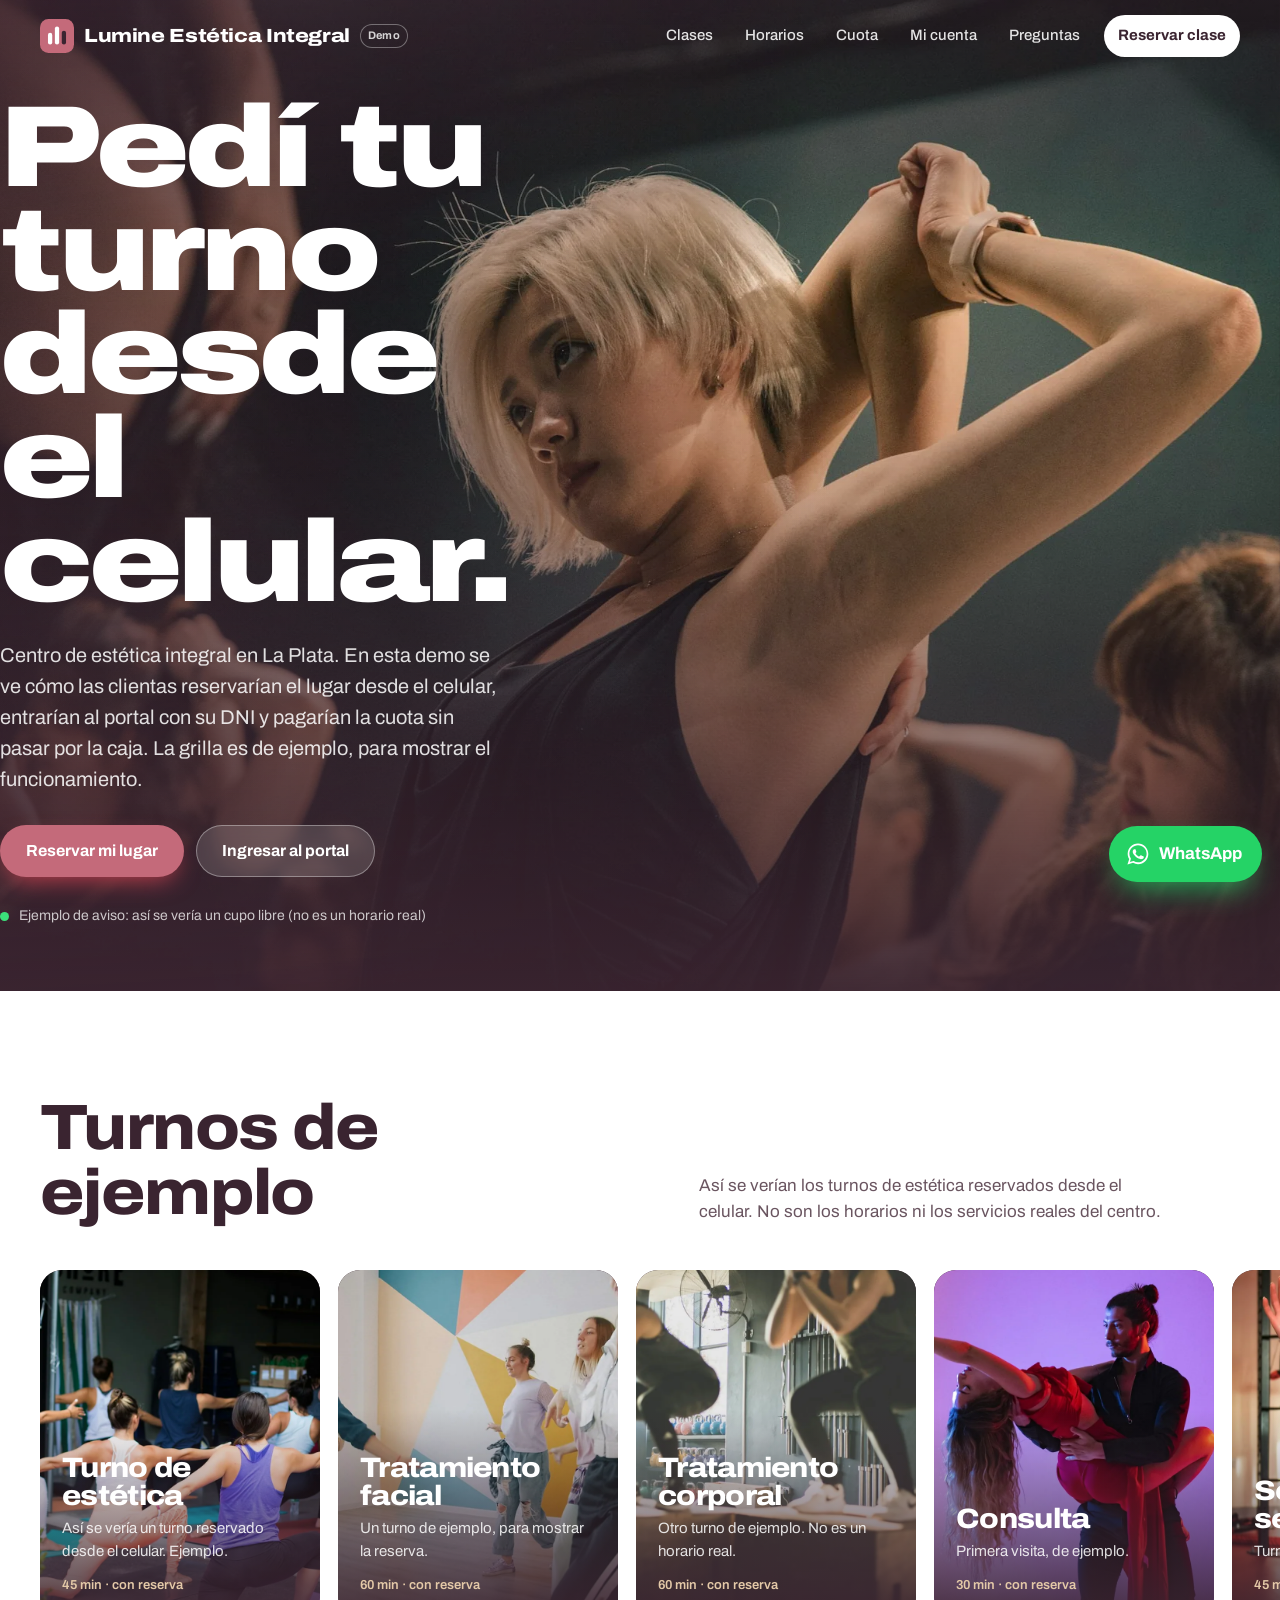
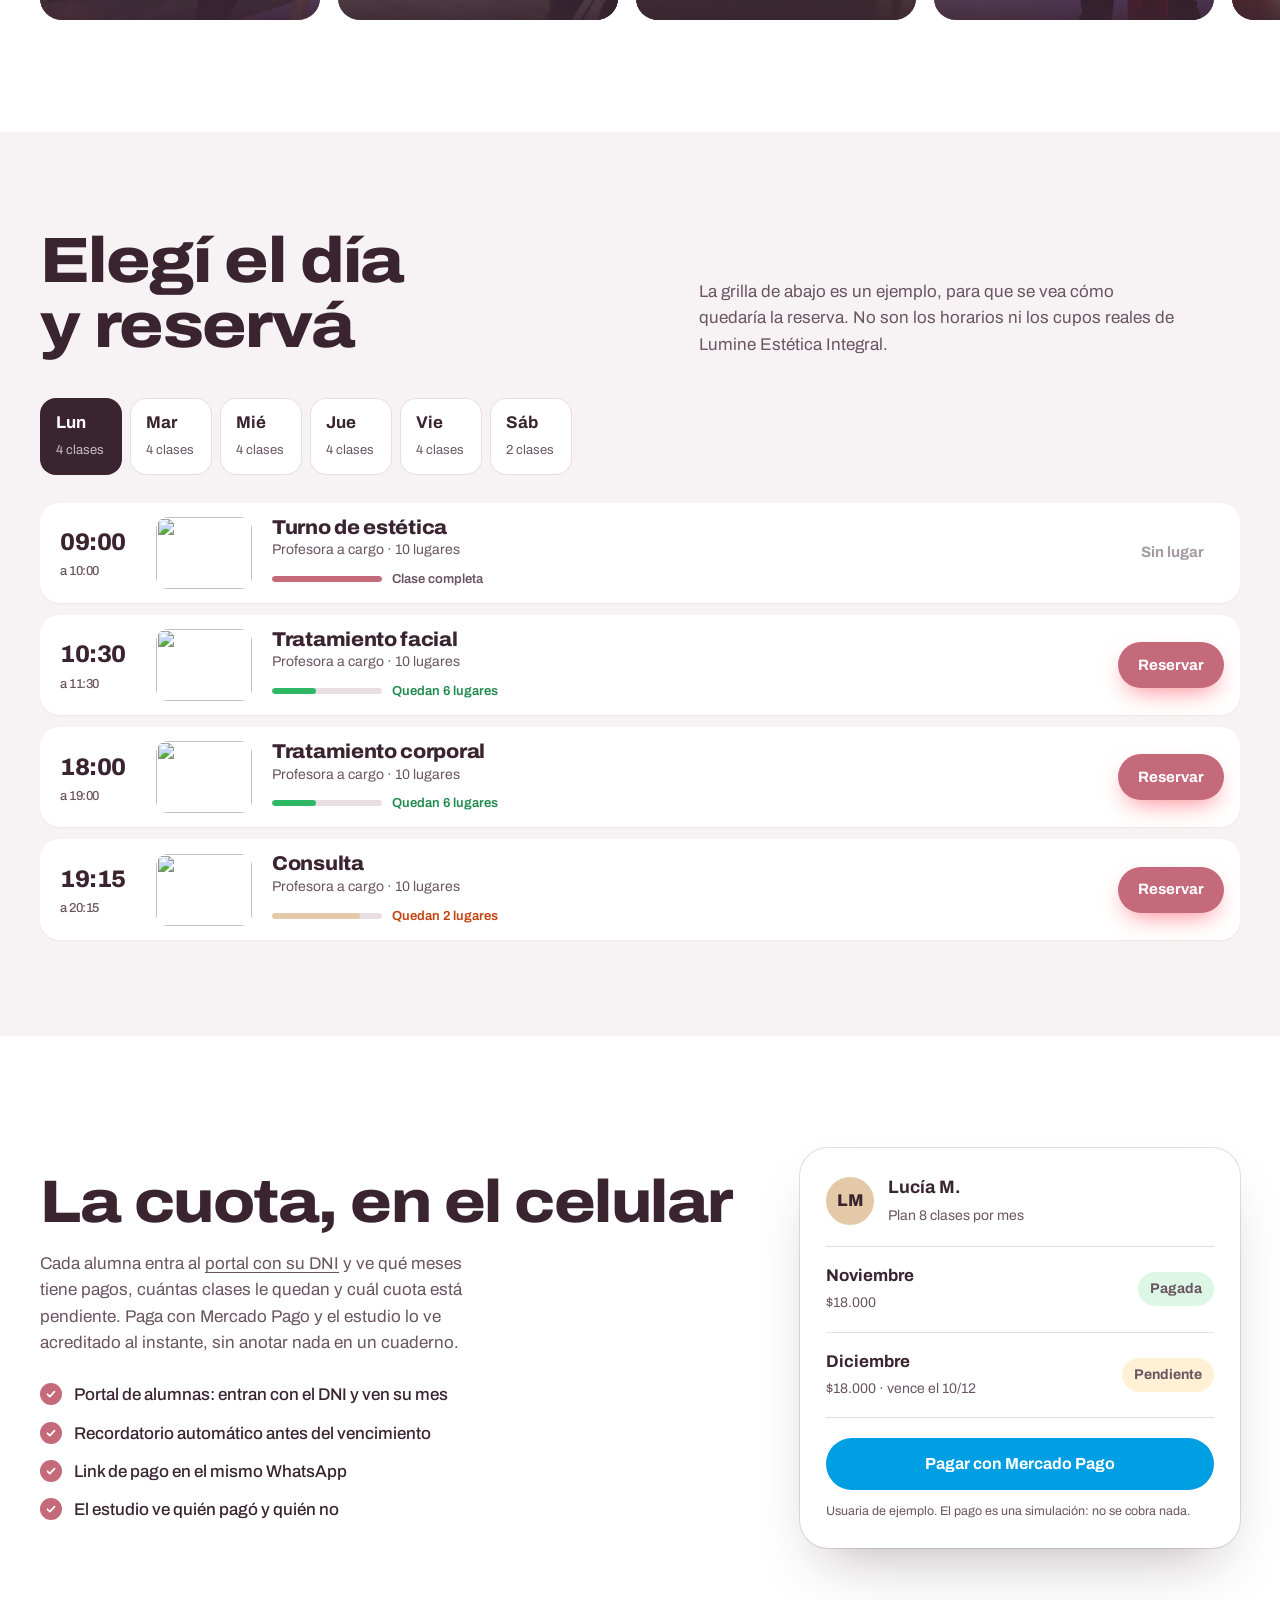
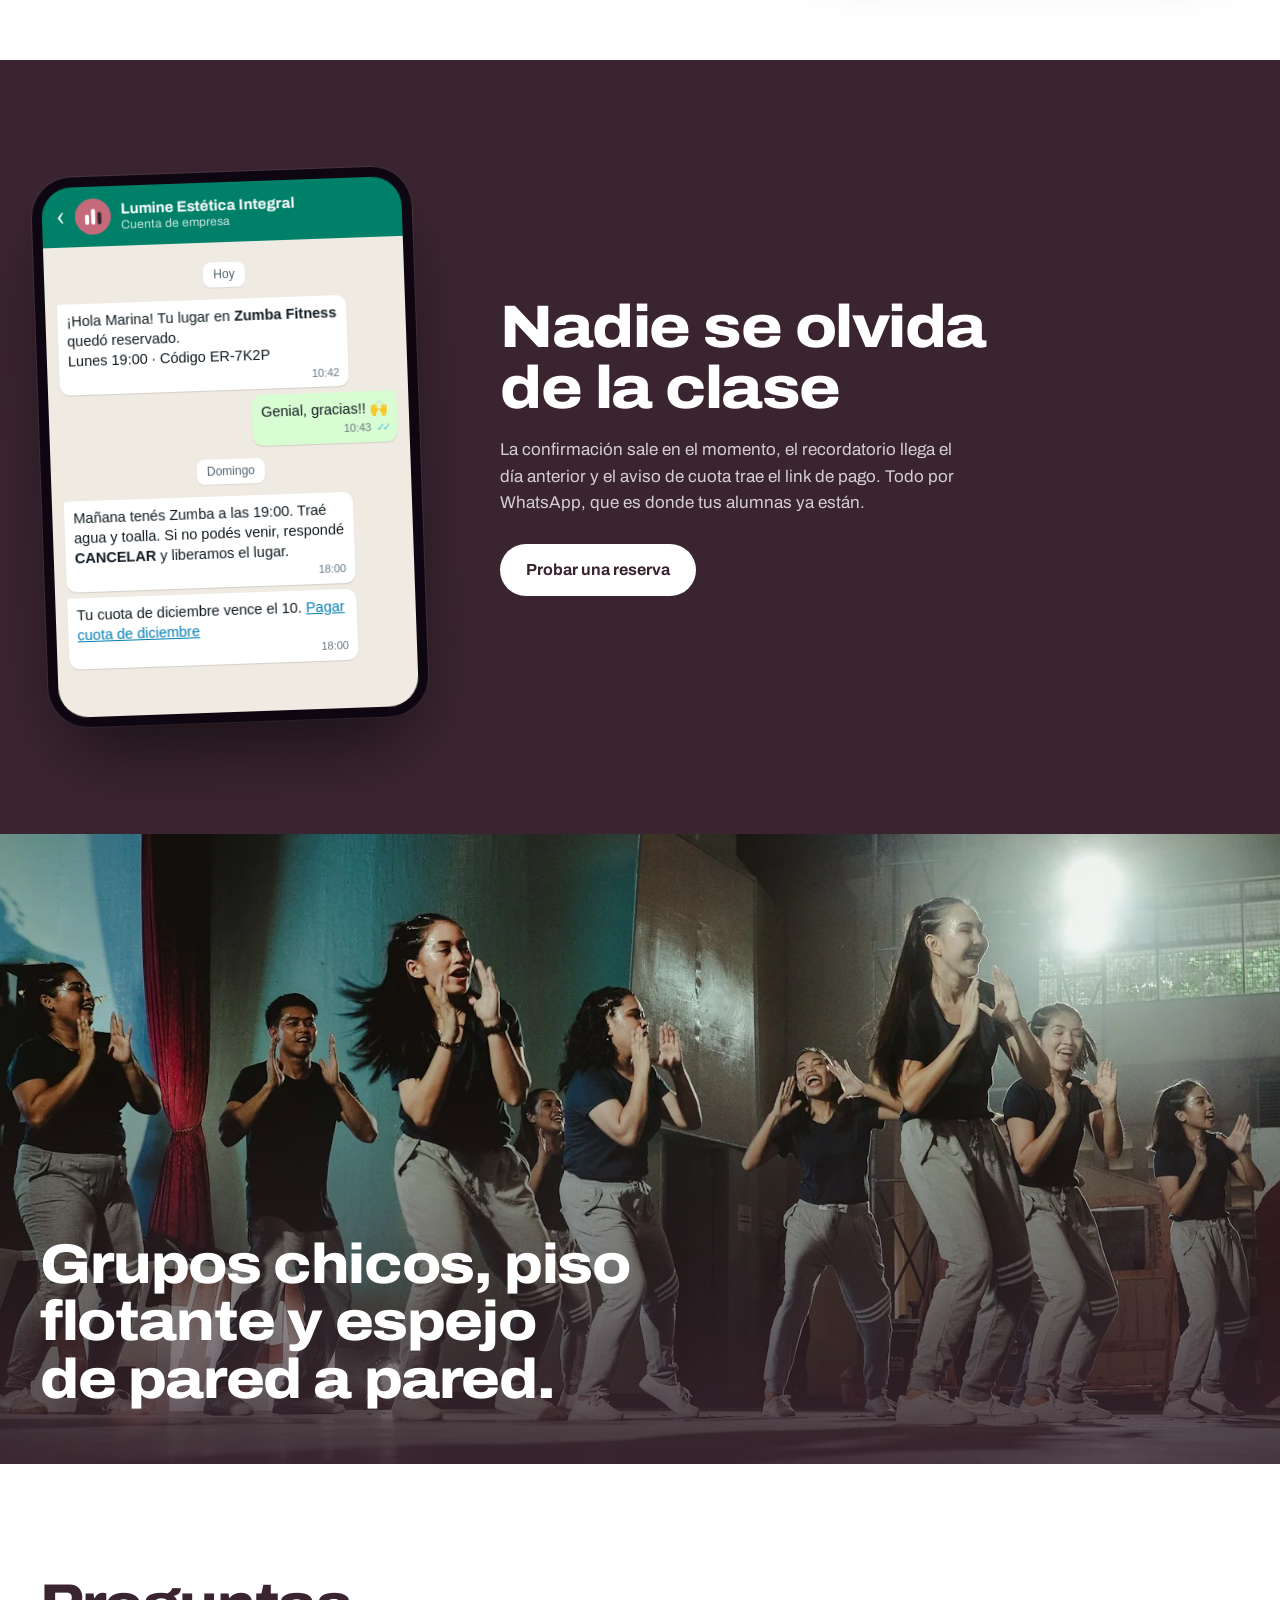
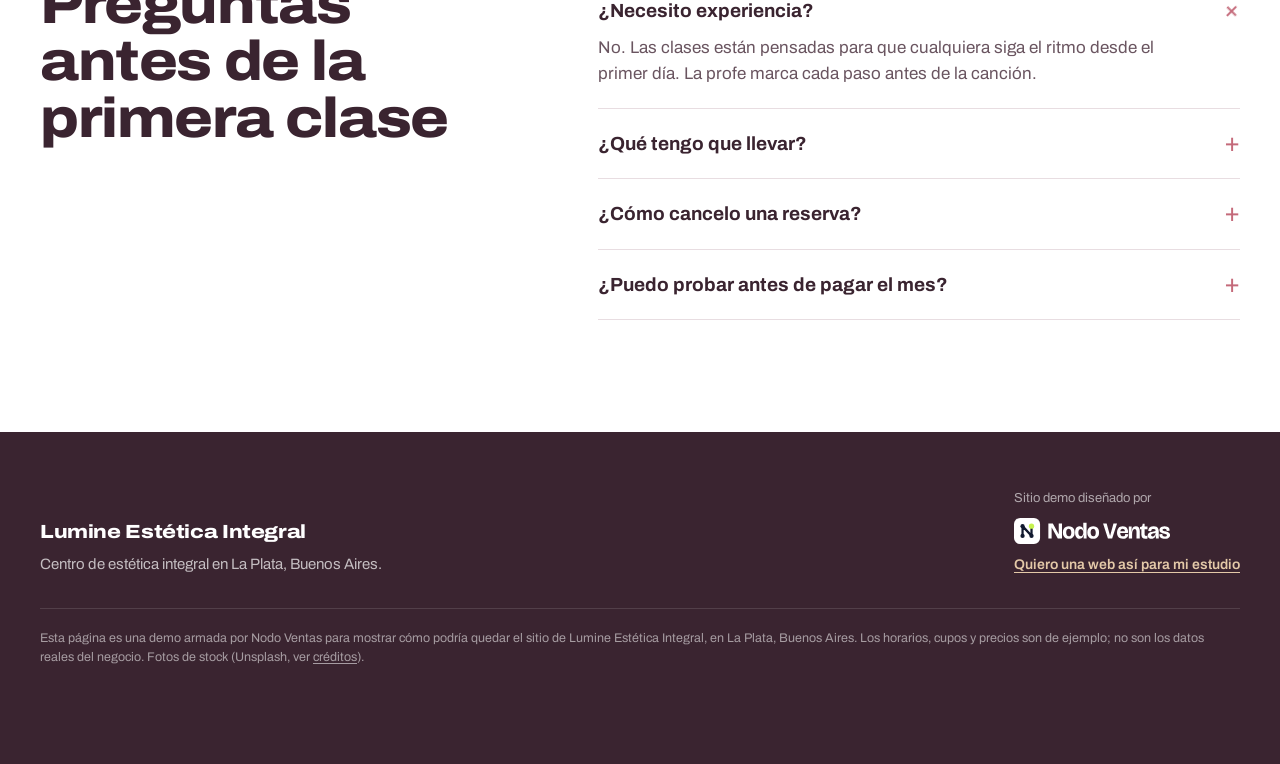
==== index.html @ 00558fc9 "Demo personalizada de Nodo Ventas: demo-lumine-estetica-la-plata" ====
<!DOCTYPE html>
<html lang="es-AR">
<head>
  <meta charset="utf-8">
  <meta name="viewport" content="width=device-width, initial-scale=1, viewport-fit=cover">
  <title>Lumine Estética Integral · La Plata</title>
  <meta name="description" content="Demo de Nodo Ventas para Lumine Estética Integral, centro de estética integral en La Plata: reserva desde el celular, portal y cuota. Horarios y precios de ejemplo.">
  <meta name="robots" content="noindex, nofollow">
  <meta name="theme-color" content="#3A2430">
  <link rel="icon" href="favicon.svg" type="image/svg+xml">
  <link rel="preconnect" href="https://fonts.googleapis.com">
  <link rel="preconnect" href="https://fonts.gstatic.com" crossorigin>
  <link href="https://fonts.googleapis.com/css2?family=Archivo:wdth,wght@62..125,400..900&display=swap" rel="stylesheet">
  <link rel="preload" as="image" href="img/hero.webp">
  <link rel="stylesheet" href="styles.css">
</head>
<body>
  <a class="skip" href="#contenido">Saltar al contenido</a>

  <header class="site-header" id="top">
    <div class="wrap header-inner">
      <a class="brand" href="#inicio" aria-label="Lumine Estética Integral, inicio">
        <svg class="brand-mark" viewBox="0 0 64 64" aria-hidden="true"><rect width="64" height="64" rx="16" fill="#C46A7A"/><rect x="15" y="26" width="8" height="22" rx="4" fill="#fff"/><rect x="28" y="14" width="8" height="34" rx="4" fill="#fff"/><rect x="41" y="22" width="8" height="26" rx="4" fill="#3A2430"/></svg>
        <span class="brand-name">Lumine Estética Integral</span>
      </a>
      <a class="demo-tag" href="oferta/" title="Sitio demo hecho por Nodo Ventas">Demo</a>
      <button class="menu-btn" type="button" aria-expanded="false" aria-controls="nav" aria-label="Abrir menú"><span></span><span></span></button>
      <nav class="nav" id="nav">
        <a href="#clases">Clases</a>
        <a href="#horarios">Horarios</a>
        <a href="#cuota">Cuota</a>
        <a href="mi-cuenta/">Mi cuenta</a>
        <a href="#preguntas">Preguntas</a>
        <a class="nav-cta" href="#horarios">Reservar clase</a>
      </nav>
    </div>
  </header>

  <main id="contenido">
    <section class="hero" id="inicio">
      <img class="hero-img" src="img/hero.webp" alt="Alumna bailando con los brazos en alto en una clase" width="1920" height="1280" fetchpriority="high">
      <div class="hero-shade" aria-hidden="true"></div>
      <div class="wrap hero-inner no-video">
        <div class="hero-copy">
        <h1 class="hero-title"><span>Pedí tu turno</span> <span>desde el celular.</span></h1>
        <p class="hero-lead">Centro de estética integral en La Plata. En esta demo se ve cómo las clientas reservarían el lugar desde el celular, entrarían al portal con su DNI y pagarían la cuota sin pasar por la caja. La grilla es de ejemplo, para mostrar el funcionamiento.</p>
        <div class="hero-actions">
          <a class="btn btn-coral" href="#horarios">Reservar mi lugar</a>
          <a class="btn btn-glass" href="mi-cuenta/">Ingresar al portal</a>
        </div>
        <p class="hero-meta"><span class="live-dot" aria-hidden="true"></span> Ejemplo de aviso: así se vería un cupo libre (no es un horario real)</p>
        </div>
      </div>
    </section>

    <section class="clases" id="clases" aria-labelledby="clases-title">
      <div class="wrap section-head">
        <h2 id="clases-title">Turnos de ejemplo</h2>
        <p>Así se verían los turnos de estética reservados desde el celular. No son los horarios ni los servicios reales del centro.</p>
      </div>
      <div class="rail" tabindex="0" aria-label="Clases del estudio">
        <article class="class-tile">
          <img src="img/clase-stretch.webp" alt="Espacio de trabajo en un estudio" loading="lazy" width="1200" height="900">
          <div class="tile-copy"><h3>Turno de estética</h3><p>Así se vería un turno reservado desde el celular. Ejemplo.</p><span class="tile-meta">45 min · con reserva</span></div>
        </article>
        <article class="class-tile">
          <img src="img/clase-coreo.webp" alt="Espacio de trabajo" loading="lazy" width="1200" height="900">
          <div class="tile-copy"><h3>Tratamiento facial</h3><p>Un turno de ejemplo, para mostrar la reserva.</p><span class="tile-meta">60 min · con reserva</span></div>
        </article>
        <article class="class-tile">
          <img src="img/clase-funcional.webp" alt="Espacio de trabajo" loading="lazy" width="1200" height="900">
          <div class="tile-copy"><h3>Tratamiento corporal</h3><p>Otro turno de ejemplo. No es un horario real.</p><span class="tile-meta">60 min · con reserva</span></div>
        </article>
        <article class="class-tile">
          <img src="img/clase-latino.webp" alt="Recepción o sala" loading="lazy" width="1200" height="900">
          <div class="tile-copy"><h3>Consulta</h3><p>Primera visita, de ejemplo.</p><span class="tile-meta">30 min · con reserva</span></div>
        </article>
        <article class="class-tile">
          <img src="img/clase-hiit.webp" alt="Espacio de trabajo" loading="lazy" width="1200" height="900">
          <div class="tile-copy"><h3>Sesión de seguimiento</h3><p>Turno de ejemplo para volver.</p><span class="tile-meta">45 min · con reserva</span></div>
        </article>
        <article class="class-tile">
          <img src="img/clase-zumba.webp" alt="Espacio de trabajo" loading="lazy" width="1200" height="900">
          <div class="tile-copy"><h3>Estética integral</h3><p>Turno de ejemplo. Los servicios reales se confirman con el centro.</p><span class="tile-meta">45 min · con reserva</span></div>
        </article>
      </div>
    </section>

    <section class="horarios" id="horarios" aria-labelledby="horarios-title">
      <div class="wrap">
        <div class="section-head">
          <h2 id="horarios-title">Elegí el día y reservá</h2>
          <p>La grilla de abajo es un ejemplo, para que se vea cómo quedaría la reserva. No son los horarios ni los cupos reales de Lumine Estética Integral.</p>
        </div>
        <div class="days" role="tablist" aria-label="Día de la semana" id="days"></div>
        <div class="schedule" id="schedule" role="tabpanel" aria-live="polite"></div>
      </div>
    </section>

    <section class="cuota" id="cuota" aria-labelledby="cuota-title">
      <div class="wrap cuota-grid">
        <div class="cuota-copy">
          <h2 id="cuota-title">La cuota, en el celular</h2>
          <p>Cada alumna entra al <a href="mi-cuenta/">portal con su DNI</a> y ve qué meses tiene pagos, cuántas clases le quedan y cuál cuota está pendiente. Paga con Mercado Pago y el estudio lo ve acreditado al instante, sin anotar nada en un cuaderno.</p>
          <ul class="ticks">
            <li>Portal de alumnas: entran con el DNI y ven su mes</li>
            <li>Recordatorio automático antes del vencimiento</li>
            <li>Link de pago en el mismo WhatsApp</li>
            <li>El estudio ve quién pagó y quién no</li>
          </ul>
        </div>
        <div class="account" aria-label="Cuenta de alumna de ejemplo">
          <div class="account-head">
            <div class="avatar" aria-hidden="true">LM</div>
            <div><strong>Lucía M.</strong><span>Plan 8 clases por mes</span></div>
          </div>
          <div class="fee-row"><div><strong>Noviembre</strong><span>$18.000</span></div><span class="badge badge-ok">Pagada</span></div>
          <div class="fee-row" id="fee-dic"><div><strong>Diciembre</strong><span>$18.000 · vence el 10/12</span></div><span class="badge badge-pend" id="badge-dic">Pendiente</span></div>
          <button class="btn btn-mp" type="button" id="btn-mp">Pagar con Mercado Pago</button>
          <p class="fine-print">Usuaria de ejemplo. El pago es una simulación: no se cobra nada.</p>
        </div>
      </div>
    </section>

    <section class="avisos" aria-labelledby="avisos-title">
      <div class="wrap avisos-grid">
        <div class="phone" aria-hidden="true">
          <div class="wa-top"><span class="wa-back">‹</span><span class="wa-ava"><svg viewBox="0 0 64 64"><rect width="64" height="64" rx="32" fill="#C46A7A"/><rect x="18" y="28" width="7" height="18" rx="3.5" fill="#fff"/><rect x="29" y="18" width="7" height="28" rx="3.5" fill="#fff"/><rect x="40" y="24" width="7" height="22" rx="3.5" fill="#3A2430"/></svg></span><span class="wa-name"><b>Lumine Estética Integral</b><small>Cuenta de empresa</small></span></div>
          <div class="wa-body">
            <div class="wa-day">Hoy</div>
            <div class="bubble in"><p>¡Hola Marina! Tu lugar en <b>Zumba Fitness</b> quedó reservado.<br>Lunes 19:00 · Código ER-7K2P</p><time>10:42</time></div>
            <div class="bubble out"><p>Genial, gracias!! 🙌</p><time>10:43 <span class="ticks-blue">✓✓</span></time></div>
            <div class="wa-day">Domingo</div>
            <div class="bubble in"><p>Mañana tenés Zumba a las 19:00. Traé agua y toalla. Si no podés venir, respondé <b>CANCELAR</b> y liberamos el lugar.</p><time>18:00</time></div>
            <div class="bubble in"><p>Tu cuota de diciembre vence el 10. <span class="wa-link">Pagar cuota de diciembre</span></p><time>18:00</time></div>
          </div>
        </div>
        <div class="avisos-copy">
          <h2 id="avisos-title">Nadie se olvida de la clase</h2>
          <p>La confirmación sale en el momento, el recordatorio llega el día anterior y el aviso de cuota trae el link de pago. Todo por WhatsApp, que es donde tus alumnas ya están.</p>
          <a class="btn btn-ink" href="#horarios">Probar una reserva</a>
        </div>
      </div>
    </section>

    <section class="sala" aria-label="El estudio">
      <img src="img/grupo-hiphop.webp" alt="Grupo bailando una coreografía frente al espejo" loading="lazy" width="1600" height="1000">
      <div class="wrap sala-copy">
        <h2>Grupos chicos, piso flotante y espejo de pared a pared.</h2>
      </div>
    </section>

    <section class="faq" id="preguntas" aria-labelledby="faq-title">
      <div class="wrap faq-grid">
        <h2 id="faq-title">Preguntas antes de la primera clase</h2>
        <div>
          <details open><summary>¿Necesito experiencia?</summary><p>No. Las clases están pensadas para que cualquiera siga el ritmo desde el primer día. La profe marca cada paso antes de la canción.</p></details>
          <details><summary>¿Qué tengo que llevar?</summary><p>Zapatillas cómodas, ropa para moverte, agua y una toalla chica. Las colchonetas las pone el estudio.</p></details>
          <details><summary>¿Cómo cancelo una reserva?</summary><p>Respondé CANCELAR al WhatsApp de confirmación hasta 2 horas antes. El lugar se libera para otra alumna.</p></details>
          <details><summary>¿Puedo probar antes de pagar el mes?</summary><p>Sí, la primera clase es de prueba. Reservala como cualquier otra y avisanos que es tu primera vez.</p></details>
        </div>
      </div>
    </section>
  </main>

  <footer class="site-footer">
    <div class="wrap footer-grid">
      <div class="footer-brand">
        <span class="brand-name">Lumine Estética Integral</span>
        <p>Centro de estética integral en La Plata, Buenos Aires.</p>
      </div>
      <div class="made-by">
        <span>Sitio demo diseñado por</span>
        <a href="oferta/" aria-label="Nodo Ventas, ver la oferta"><img src="img/nodo/nodo-ventas-logo-blanco.svg" alt="Nodo Ventas" width="150" height="25"></a>
        <a class="made-link" href="oferta/">Quiero una web así para mi estudio</a>
      </div>
    </div>
    <p class="wrap legal">Esta página es una demo armada por Nodo Ventas para mostrar cómo podría quedar el sitio de Lumine Estética Integral, en La Plata, Buenos Aires. Los horarios, cupos y precios son de ejemplo; no son los datos reales del negocio. Fotos de stock (Unsplash, ver <a href="CREDITS.md">créditos</a>).</p>
  </footer>

  <a class="wa-float" href="https://wa.me/5491100000000?text=Hola%21%20Quiero%20reservar%20una%20clase%20de%20prueba" id="btn-wa" target="_blank" rel="noopener" aria-label="Escribir por WhatsApp">
    <svg viewBox="0 0 32 32" aria-hidden="true"><path fill="currentColor" d="M16 3C9 3 3.3 8.6 3.3 15.6c0 2.4.7 4.7 1.9 6.7L3 29l6.9-2.1c1.9 1 4 1.6 6.1 1.6 7 0 12.7-5.6 12.7-12.6S23 3 16 3zm0 23.2c-1.9 0-3.8-.5-5.4-1.5l-.4-.2-4.1 1.2 1.2-4-.3-.4a10.4 10.4 0 0 1-1.6-5.6C5.4 9.9 10.1 5.3 16 5.3s10.6 4.6 10.6 10.3S21.9 26.2 16 26.2zm5.8-7.7c-.3-.2-1.9-.9-2.2-1-.3-.1-.5-.2-.7.2-.2.3-.8 1-1 1.2-.2.2-.4.2-.7.1-.3-.2-1.3-.5-2.5-1.6-.9-.8-1.6-1.8-1.7-2.1-.2-.3 0-.5.1-.6l.5-.6c.2-.2.2-.3.3-.6.1-.2 0-.4 0-.6l-1-2.4c-.3-.6-.5-.5-.7-.5h-.6c-.2 0-.6.1-.9.4-.3.3-1.2 1.1-1.2 2.7s1.2 3.2 1.4 3.4c.2.2 2.4 3.6 5.8 5 2.9 1.1 3.4.9 4 .8.6-.1 1.9-.8 2.2-1.5.3-.8.3-1.4.2-1.5-.1-.2-.3-.3-.6-.4z"/></svg>
    <span>WhatsApp</span>
  </a>

  <div class="modal" id="modal-reserva" hidden>
    <div class="sheet" role="dialog" aria-modal="true" aria-labelledby="reserva-titulo">
      <button class="sheet-x" type="button" data-close aria-label="Cerrar">×</button>
      <div id="reserva-form">
        <h2 id="reserva-titulo">Reservar lugar</h2>
        <p class="class-resume" id="reserva-resumen"></p>
        <label for="nombre">Tu nombre</label>
        <input id="nombre" name="nombre" autocomplete="name" required placeholder="Marina López">
        <label for="whatsapp">Tu WhatsApp</label>
        <input id="whatsapp" name="whatsapp" inputmode="tel" autocomplete="tel" required placeholder="362 455-0000">
        <button class="btn btn-coral btn-block" type="button" id="btn-confirmar">Confirmar reserva</button>
        <p class="fine-print">Demo: los datos quedan solo en este celular y no se envía ningún mensaje.</p>
      </div>
      <div id="reserva-ok" hidden>
        <div class="ok-head">
          <span class="ok-check" aria-hidden="true"><svg viewBox="0 0 24 24"><path d="M5 12.5l4.2 4.2L19 7" fill="none" stroke="currentColor" stroke-width="2.6" stroke-linecap="round" stroke-linejoin="round"/></svg></span>
          <div><h2>Lugar reservado</h2><p class="class-resume" id="ok-resumen"></p></div>
        </div>
        <p class="wa-label">Este WhatsApp le llega a la alumna:</p>
        <div class="wa-mini">
          <div class="wa-top"><span class="wa-ava"><svg viewBox="0 0 64 64"><rect width="64" height="64" rx="32" fill="#C46A7A"/><rect x="18" y="28" width="7" height="18" rx="3.5" fill="#fff"/><rect x="29" y="18" width="7" height="28" rx="3.5" fill="#fff"/><rect x="40" y="24" width="7" height="22" rx="3.5" fill="#3A2430"/></svg></span><span class="wa-name"><b>Lumine Estética Integral</b><small>en línea</small></span></div>
          <div class="wa-body"><div class="bubble in" id="ok-wa"></div></div>
        </div>
        <button class="btn btn-ink btn-block" type="button" data-close>Listo</button>
      </div>
    </div>
  </div>

  <div class="modal" id="modal-pago" hidden>
    <div class="sheet" role="dialog" aria-modal="true" aria-labelledby="pago-titulo">
      <button class="sheet-x" type="button" data-close aria-label="Cerrar">×</button>
      <div id="pago-form">
        <h2 id="pago-titulo">Cuota de diciembre</h2>
        <p class="pay-amount">$18.000</p>
        <p class="class-resume">Plan 8 clases · Lumine Estética Integral</p>
        <fieldset class="pay-methods">
          <legend>Medio de pago</legend>
          <label><input type="radio" name="pm" checked> Dinero en cuenta de Mercado Pago</label>
          <label><input type="radio" name="pm"> Tarjeta de débito o crédito</label>
        </fieldset>
        <button class="btn btn-mp btn-block" type="button" id="btn-pagar">Pagar $18.000</button>
        <p class="fine-print">Simulación de demo: no se abre un checkout real ni se cobra nada.</p>
      </div>
      <div id="pago-ok" hidden>
        <div class="ok-head">
          <span class="ok-check" aria-hidden="true"><svg viewBox="0 0 24 24"><path d="M5 12.5l4.2 4.2L19 7" fill="none" stroke="currentColor" stroke-width="2.6" stroke-linecap="round" stroke-linejoin="round"/></svg></span>
          <div><h2>Pago aprobado</h2><p class="class-resume">Diciembre quedó acreditado en tu cuenta.</p></div>
        </div>
        <button class="btn btn-ink btn-block" type="button" data-close>Volver</button>
      </div>
    </div>
  </div>

  <script src="app.js"></script>
</body>
</html>
---- styles.css ----
:root {
  --plum: #3A2430;
  --plum-2: #4C3040;
  --coral: #C46A7A;
  --coral-ink: #A65364;
  --amber: #E4C9A8;
  --paper: #FFFFFF;
  --mist: #F7F3F4;
  --ink: #3A2430;
  --ink-soft: #6A5560;
  --line: #E8DDE1;
  --mp: #009EE3;
  --wa: #25D366;
  --font: "Archivo", "Helvetica Neue", Arial, sans-serif;
  --max: 1200px;
  --ease: cubic-bezier(.16, 1, .3, 1);
}
*, *::before, *::after { box-sizing: border-box; }
html { scroll-behavior: smooth; -webkit-text-size-adjust: 100%; }
@media (prefers-reduced-motion: reduce) { html { scroll-behavior: auto; } *, *::before, *::after { animation: none !important; transition: none !important; } }
body { margin: 0; background: var(--paper); color: var(--ink); font-family: var(--font); font-size: 17px; line-height: 1.55; -webkit-font-smoothing: antialiased; font-variation-settings: "wdth" 100; }
::selection { background: var(--coral); color: #fff; }
img { max-width: 100%; display: block; }
a { color: inherit; text-underline-offset: .18em; }
button, input { font: inherit; color: inherit; }
button { cursor: pointer; }
:focus-visible { outline: 3px solid var(--amber); outline-offset: 3px; border-radius: 6px; }
h1, h2, h3 { margin: 0; line-height: 1.02; letter-spacing: -0.025em; font-weight: 800; font-stretch: 112%; font-variation-settings: "wdth" 112; text-wrap: balance; }
p { margin: 0; }
.wrap { width: min(var(--max), calc(100% - 40px)); margin-inline: auto; }
.skip { position: absolute; left: 12px; top: -48px; z-index: 100; background: var(--amber); color: var(--ink); padding: 8px 12px; border-radius: 8px; }
.skip:focus { top: 12px; }

/* header */
.site-header { position: fixed; inset: 0 0 auto; z-index: 40; color: #fff; transition: background .4s var(--ease), box-shadow .4s var(--ease); }
.site-header.solid { background: rgba(36, 16, 43, .92); backdrop-filter: saturate(1.4) blur(14px); box-shadow: 0 1px 0 rgba(255,255,255,.08); }
.header-inner { display: flex; align-items: center; justify-content: space-between; min-height: 72px; gap: 16px; }
.brand { display: inline-flex; align-items: center; gap: 10px; text-decoration: none; }
.brand-mark { width: 34px; height: 34px; }
.brand-name { font-weight: 800; font-size: 19px; letter-spacing: -0.02em; font-variation-settings: "wdth" 118; }
.nav { display: flex; align-items: center; gap: 4px; }
.nav a { text-decoration: none; font-size: 15px; font-weight: 500; padding: 9px 14px; border-radius: 999px; opacity: .88; transition: background .2s, opacity .2s; }
.nav a:hover { opacity: 1; background: rgba(255,255,255,.1); }
.nav .nav-cta { background: #fff; color: var(--plum); font-weight: 700; opacity: 1; margin-left: 6px; }
.nav .nav-cta:hover { background: var(--amber); }
.menu-btn { display: none; width: 44px; height: 44px; border: 0; border-radius: 12px; background: rgba(255,255,255,.12); position: relative; }
.menu-btn span { position: absolute; left: 13px; right: 13px; height: 2px; background: #fff; border-radius: 2px; transition: transform .3s var(--ease); }
.menu-btn span:first-child { top: 17px; } .menu-btn span:last-child { top: 25px; }
.menu-btn[aria-expanded="true"] span:first-child { transform: translateY(4px) rotate(45deg); }
.menu-btn[aria-expanded="true"] span:last-child { transform: translateY(-4px) rotate(-45deg); }
@media (max-width: 860px) {
  .menu-btn { display: block; }
  .nav { position: absolute; top: 72px; left: 12px; right: 12px; flex-direction: column; align-items: stretch; padding: 10px; border-radius: 18px; background: var(--plum); box-shadow: 0 24px 48px rgba(0,0,0,.35); opacity: 0; transform: translateY(-8px); pointer-events: none; transition: opacity .25s var(--ease), transform .25s var(--ease); }
  .nav.open { opacity: 1; transform: none; pointer-events: auto; }
  .nav a { padding: 14px 16px; font-size: 17px; }
  .nav .nav-cta { margin: 6px 0 0; text-align: center; }
}

/* buttons */
.btn { display: inline-flex; align-items: center; justify-content: center; gap: 8px; min-height: 52px; padding: 0 26px; border-radius: 999px; border: 0; font-weight: 700; font-size: 16px; text-decoration: none; transition: transform .2s var(--ease), background .2s, box-shadow .2s; }
.btn:active { transform: scale(.97); }
.btn-coral { background: var(--coral); color: #fff; box-shadow: 0 10px 24px -8px rgba(255,77,94,.7); }
.btn-coral:hover { background: var(--coral-ink); }
.btn-glass { background: rgba(255,255,255,.14); color: #fff; backdrop-filter: blur(8px); box-shadow: inset 0 0 0 1px rgba(255,255,255,.35); }
.btn-glass:hover { background: rgba(255,255,255,.24); }
.btn-ink { background: var(--plum); color: #fff; }
.btn-ink:hover { background: var(--plum-2); }
.btn-mp { background: var(--mp); color: #fff; }
.btn-mp:hover { background: #0088c4; }
.btn-ghost { background: transparent; box-shadow: inset 0 0 0 1.5px var(--line); color: var(--ink); }
.btn-block { width: 100%; }
.btn[disabled] { opacity: .45; cursor: not-allowed; box-shadow: none; }

/* hero */
.hero { position: relative; min-height: 100svh; display: flex; align-items: flex-end; color: #fff; overflow: hidden; background: var(--plum); }
.hero-img { position: absolute; inset: 0; width: 100%; height: 100%; object-fit: cover; object-position: 62% 30%; transform: scale(1.06); animation: settle 1.8s var(--ease) forwards; }
.hero-shade { position: absolute; inset: 0; background: linear-gradient(180deg, rgba(58, 36, 48,.55) 0%, rgba(58, 36, 48,0) 28%, rgba(58, 36, 48,.2) 50%, rgba(58, 36, 48,.94) 100%), linear-gradient(90deg, rgba(58, 36, 48,.7) 0%, rgba(58, 36, 48,0) 65%); }
.hero-inner { position: relative; padding: 96px 0 64px; display: grid; grid-template-columns: 1.15fr minmax(260px, 360px); gap: 40px; align-items: end; width: 100%; }
.hero-video { width: min(100%, 360px); aspect-ratio: 9 / 16; justify-self: end; border-radius: 22px; overflow: hidden; background: #000; box-shadow: 0 28px 60px -18px rgba(0,0,0,.7), 0 0 0 1px rgba(255,255,255,.14); }
.hero-video video { width: 100%; height: 100%; display: block; object-fit: contain; background: #000; }
.hero-copy { min-width: 0; }
.hero-title { font-size: clamp(50px, 9vw, 124px); line-height: .9; letter-spacing: -0.035em; font-weight: 900; font-variation-settings: "wdth" 125; max-width: 11ch; }
.hero-title span { display: inline-block; opacity: 0; transform: translateY(.35em); animation: rise .9s var(--ease) forwards; }
.hero-title span:nth-child(2) { animation-delay: .12s; }
.hero-title span:nth-child(3) { animation-delay: .24s; color: var(--amber); }
.hero-lead { max-width: 46ch; margin-top: 26px; font-size: clamp(17px, 1.6vw, 20px); color: rgba(255,255,255,.86); }
.hero-actions { display: flex; flex-wrap: wrap; gap: 12px; margin-top: 30px; }
.hero-meta { display: flex; align-items: center; gap: 10px; margin-top: 28px; font-size: 14px; color: rgba(255,255,255,.75); }
.live-dot { width: 9px; height: 9px; border-radius: 50%; background: #3BE07A; box-shadow: 0 0 0 0 rgba(59,224,122,.6); animation: pulse 2s infinite; }
@keyframes settle { to { transform: scale(1); } }
@keyframes rise { to { opacity: 1; transform: none; } }
@keyframes pulse { 70% { box-shadow: 0 0 0 10px rgba(59,224,122,0); } 100% { box-shadow: 0 0 0 0 rgba(59,224,122,0); } }

/* sections */
section { scroll-margin-top: 72px; }
.section-head { display: grid; grid-template-columns: 1.1fr 1fr; gap: 24px 64px; align-items: end; margin-bottom: 40px; }
.section-head h2 { font-size: clamp(36px, 5vw, 64px); }
.section-head p { color: var(--ink-soft); max-width: 48ch; }
@media (max-width: 860px) { .section-head { grid-template-columns: 1fr; margin-bottom: 28px; } }

.clases { padding: 104px 0 88px; }
.rail { display: grid; grid-auto-flow: column; grid-auto-columns: minmax(280px, 31%); gap: 18px; overflow-x: auto; scroll-snap-type: x mandatory; padding: 4px max(20px, calc((100% - var(--max)) / 2)) 24px; scroll-padding-inline: max(20px, calc((100% - var(--max)) / 2)); scrollbar-width: thin; scrollbar-color: var(--coral) var(--mist); }
.rail::-webkit-scrollbar { height: 6px; } .rail::-webkit-scrollbar-thumb { background: var(--coral); border-radius: 6px; } .rail::-webkit-scrollbar-track { background: var(--mist); }
@media (max-width: 860px) { .rail { grid-auto-columns: 78%; } }
.class-tile { position: relative; scroll-snap-align: start; border-radius: 22px; overflow: hidden; aspect-ratio: 4 / 5; background: var(--plum); color: #fff; isolation: isolate; }
.class-tile img { position: absolute; inset: 0; width: 100%; height: 100%; object-fit: cover; transition: transform .8s var(--ease); z-index: -1; }
.class-tile::after { content: ""; position: absolute; inset: 0; z-index: -1; background: linear-gradient(180deg, rgba(58, 36, 48,0) 40%, rgba(58, 36, 48,.92) 100%); }
.class-tile:hover img { transform: scale(1.05); }
.tile-copy { position: absolute; inset: auto 0 0; padding: 22px; }
.tile-copy h3 { font-size: 28px; }
.tile-copy p { margin-top: 6px; color: rgba(255,255,255,.85); font-size: 15px; }
.tile-meta { display: inline-block; margin-top: 12px; font-size: 13px; font-weight: 600; color: var(--amber); }

/* horarios */
.horarios { padding: 96px 0; background: var(--mist); }
.days { display: flex; gap: 8px; overflow-x: auto; padding-bottom: 6px; margin-bottom: 22px; scrollbar-width: none; }
.days::-webkit-scrollbar { display: none; }
.day { flex: 0 0 auto; min-width: 82px; padding: 12px 16px; border-radius: 16px; border: 0; background: #fff; color: var(--ink); text-align: left; box-shadow: inset 0 0 0 1px var(--line); transition: background .2s, color .2s; }
.day b { display: block; font-size: 17px; }
.day small { color: var(--ink-soft); font-size: 13px; }
.day[aria-selected="true"] { background: var(--plum); color: #fff; box-shadow: none; }
.day[aria-selected="true"] small { color: rgba(255,255,255,.7); }
.schedule { display: grid; gap: 12px; }
.slot { display: grid; grid-template-columns: 76px 96px 1fr auto; align-items: center; gap: 20px; padding: 14px 16px 14px 20px; border-radius: 20px; background: #fff; box-shadow: 0 1px 2px rgba(58, 36, 48,.06); animation: rise .5s var(--ease) both; opacity: 0; transform: translateY(8px); }
.slot:nth-child(2) { animation-delay: .05s; } .slot:nth-child(3) { animation-delay: .1s; }
.slot-time { font-size: 24px; font-weight: 800; font-variant-numeric: tabular-nums; letter-spacing: -0.02em; }
.slot-time small { display: block; font-size: 13px; font-weight: 500; color: var(--ink-soft); }
.slot img { width: 96px; height: 72px; object-fit: cover; border-radius: 12px; }
.slot h3 { font-size: 20px; letter-spacing: -0.015em; font-variation-settings: "wdth" 105; }
.slot-sub { color: var(--ink-soft); font-size: 14px; margin-top: 2px; }
.spots { display: flex; align-items: center; gap: 10px; margin-top: 8px; font-size: 13px; font-weight: 600; }
.bar { width: 110px; height: 6px; border-radius: 6px; background: var(--line); overflow: hidden; }
.bar i { display: block; height: 100%; background: var(--coral); border-radius: 6px; }
.spots.ok { color: #1F8A4C; } .spots.ok .bar i { background: #2EB866; }
.spots.warn { color: #C2410C; } .spots.warn .bar i { background: var(--amber); }
.spots.full { color: var(--ink-soft); }
.slot .btn { min-height: 46px; padding: 0 20px; font-size: 15px; }
@media (max-width: 720px) {
  .slot { grid-template-columns: 64px 1fr; grid-template-areas: "time info" "btn btn"; gap: 12px 14px; padding: 16px; }
  .slot img { display: none; }
  .slot-time { grid-area: time; font-size: 21px; }
  .slot-info { grid-area: info; }
  .slot .btn { grid-area: btn; width: 100%; }
}

/* cuota */
.cuota { padding: 112px 0; }
.cuota-grid { display: grid; grid-template-columns: 1fr minmax(320px, 440px); gap: 64px; align-items: center; }
.cuota-copy h2, .avisos-copy h2 { font-size: clamp(36px, 5vw, 60px); }
.cuota-copy > p, .avisos-copy > p { margin-top: 18px; color: var(--ink-soft); max-width: 46ch; }
.ticks { list-style: none; padding: 0; margin: 26px 0 0; display: grid; gap: 12px; }
.ticks li { display: flex; gap: 12px; align-items: flex-start; font-weight: 500; }
.ticks li::before { content: ""; flex: 0 0 22px; height: 22px; border-radius: 50%; background: var(--coral) url("data:image/svg+xml,%3Csvg xmlns='http://www.w3.org/2000/svg' viewBox='0 0 24 24'%3E%3Cpath d='M6 12.5l4 4L18 8' fill='none' stroke='white' stroke-width='3' stroke-linecap='round' stroke-linejoin='round'/%3E%3C/svg%3E") center/14px no-repeat; margin-top: 1px; }
.account { background: #fff; border-radius: 28px; padding: 26px; box-shadow: 0 30px 60px -24px rgba(58, 36, 48,.35), 0 0 0 1px var(--line); }
.account-head { display: flex; gap: 14px; align-items: center; padding-bottom: 18px; border-bottom: 1px solid var(--line); }
.account-head strong { display: block; font-size: 18px; } .account-head span { color: var(--ink-soft); font-size: 14px; }
.avatar { width: 48px; height: 48px; border-radius: 50%; display: grid; place-items: center; background: var(--amber); color: var(--plum); font-weight: 800; }
.fee-row { display: flex; justify-content: space-between; align-items: center; padding: 16px 0; border-bottom: 1px solid var(--line); }
.fee-row strong { display: block; } .fee-row span { color: var(--ink-soft); font-size: 14px; }
.badge { font-size: 13px; font-weight: 700; padding: 6px 12px; border-radius: 999px; }
.badge-ok { background: #DDF7E6; color: #136C38; }
.badge-pend { background: #FFF0D6; color: #9A4A00; }
.account .btn-mp { width: 100%; margin-top: 20px; }
.fine-print { font-size: 12.5px; color: var(--ink-soft); margin-top: 12px; }
@media (max-width: 860px) { .cuota-grid { grid-template-columns: 1fr; gap: 40px; } .cuota { padding: 80px 0; } }

/* avisos */
.avisos { padding: 112px 0; background: var(--plum); color: #fff; overflow: hidden; }
.avisos-grid { display: grid; grid-template-columns: minmax(300px, 380px) 1fr; gap: 80px; align-items: center; }
.avisos-copy > p { color: rgba(255,255,255,.78); }
.avisos-copy .btn { margin-top: 28px; background: #fff; color: var(--plum); }
.phone { border-radius: 40px; padding: 10px; background: #0E0711; box-shadow: 0 40px 80px -20px rgba(0,0,0,.6), 0 0 0 1px rgba(255,255,255,.08); transform: rotate(-2deg); }
.phone .wa-top { border-radius: 30px 30px 0 0; }
.phone .wa-body { border-radius: 0 0 30px 30px; min-height: 470px; }
@media (max-width: 860px) { .avisos-grid { grid-template-columns: 1fr; gap: 48px; } .phone { transform: none; max-width: 380px; } .avisos { padding: 80px 0; } }

/* whatsapp look */
.wa-top { display: flex; align-items: center; gap: 10px; padding: 12px 14px; background: #008069; color: #fff; }
.wa-back { font-size: 26px; line-height: 1; opacity: .9; }
.wa-ava { width: 36px; height: 36px; flex: 0 0 36px; } .wa-ava svg { width: 100%; height: 100%; }
.wa-name { display: flex; flex-direction: column; line-height: 1.2; } .wa-name b { font-size: 15px; } .wa-name small { font-size: 12px; opacity: .8; }
.wa-body { background: #EFEAE2; padding: 14px 12px 18px; display: flex; flex-direction: column; gap: 6px; color: #111B21; font-family: -apple-system, "Segoe UI", Roboto, Helvetica, Arial, sans-serif; font-size: 14.5px; line-height: 1.4; }
.wa-day { align-self: center; background: #fff; color: #54656F; font-size: 12px; padding: 4px 10px; border-radius: 8px; margin: 6px 0; box-shadow: 0 1px 1px rgba(0,0,0,.08); }
.bubble { max-width: 86%; padding: 7px 9px 6px; border-radius: 10px; box-shadow: 0 1px 1px rgba(0,0,0,.12); position: relative; }
.bubble.in { align-self: flex-start; background: #fff; border-top-left-radius: 2px; }
.bubble.out { align-self: flex-end; background: #D9FDD3; border-top-right-radius: 2px; }
.bubble time { display: block; text-align: right; font-size: 11px; color: #667781; margin-top: 2px; }
.ticks-blue { color: #53BDEB; letter-spacing: -3px; margin-left: 2px; }
.wa-link { color: #027EB5; text-decoration: underline; }

/* sala */
.sala { position: relative; min-height: 70vh; display: flex; align-items: flex-end; color: #fff; }
.sala img { position: absolute; inset: 0; width: 100%; height: 100%; object-fit: cover; }
.sala::before { content: ""; position: absolute; inset: 0; z-index: 1; background: linear-gradient(0deg, rgba(58, 36, 48,.85), rgba(58, 36, 48,0) 60%); }
.sala-copy { position: relative; z-index: 2; padding-bottom: 56px; }
.sala-copy h2 { font-size: clamp(30px, 4.4vw, 56px); max-width: 18ch; }

/* faq */
.faq { padding: 112px 0; }
.faq-grid { display: grid; grid-template-columns: 1fr 1.3fr; gap: 64px; }
.faq h2 { font-size: clamp(34px, 4.5vw, 56px); }
details { border-bottom: 1px solid var(--line); padding: 20px 0; }
summary { cursor: pointer; font-weight: 700; font-size: 19px; list-style: none; display: flex; justify-content: space-between; gap: 16px; }
summary::-webkit-details-marker { display: none; }
summary::after { content: "+"; font-weight: 400; font-size: 26px; line-height: 1; color: var(--coral); transition: transform .3s var(--ease); }
details[open] summary::after { transform: rotate(45deg); }
details p { margin-top: 10px; color: var(--ink-soft); max-width: 60ch; }
@media (max-width: 860px) { .faq-grid { grid-template-columns: 1fr; gap: 24px; } .faq { padding: 80px 0; } }

/* footer */
.site-footer { background: var(--plum); color: #fff; padding: 56px 0 96px; }
.footer-grid { display: flex; flex-wrap: wrap; justify-content: space-between; gap: 32px; align-items: flex-end; padding-bottom: 32px; border-bottom: 1px solid rgba(255,255,255,.12); }
.footer-brand p { color: rgba(255,255,255,.7); margin-top: 6px; font-size: 15px; }
.made-by { display: grid; gap: 10px; justify-items: start; }
.made-by > span { font-size: 13px; color: rgba(255,255,255,.6); }
.made-by img { height: 26px; width: auto; }
.made-link { font-size: 14px; font-weight: 600; color: var(--amber); }
.legal { font-size: 12.5px; color: rgba(255,255,255,.55); margin-top: 20px; }

/* floating */
.wa-float { position: fixed; right: 18px; bottom: 18px; z-index: 50; display: inline-flex; align-items: center; gap: 8px; height: 56px; padding: 0 20px 0 16px; border-radius: 999px; background: var(--wa); color: #fff; font-weight: 700; text-decoration: none; box-shadow: 0 14px 30px -10px rgba(37,211,102,.8); transition: transform .2s var(--ease); }
.wa-float:hover { transform: translateY(-2px); }
.wa-float svg { width: 26px; height: 26px; }
.demo-chip { position: fixed; left: 14px; bottom: 18px; z-index: 50; font-size: 12px; font-weight: 600; text-decoration: none; padding: 7px 12px; border-radius: 999px; background: rgba(58, 36, 48,.78); color: rgba(255,255,255,.9); backdrop-filter: blur(8px); box-shadow: inset 0 0 0 1px rgba(255,255,255,.18); }
@media (max-width: 520px) { .wa-float span { display: none; } .wa-float { padding: 0; width: 56px; justify-content: center; } }

/* modal */
.modal { position: fixed; inset: 0; z-index: 80; display: grid; place-items: end center; background: rgba(20,8,24,.55); backdrop-filter: blur(4px); padding: 0; }
@media (min-width: 640px) { .modal { place-items: center; padding: 24px; } }
.modal[hidden] { display: none; }
.sheet { position: relative; width: min(460px, 100%); max-height: 92svh; overflow: auto; background: #fff; color: var(--ink); border-radius: 26px 26px 0 0; padding: 30px 24px 26px; animation: sheet .45s var(--ease); }
@media (min-width: 640px) { .sheet { border-radius: 26px; } }
@keyframes sheet { from { transform: translateY(40px); opacity: 0; } }
.sheet h2 { font-size: 28px; }
.sheet-x { position: absolute; right: 14px; top: 14px; width: 38px; height: 38px; border-radius: 50%; border: 0; background: var(--mist); font-size: 22px; line-height: 1; }
.class-resume { color: var(--ink-soft); margin-top: 6px; }
.sheet label { display: block; font-weight: 600; font-size: 14px; margin: 18px 0 6px; }
.sheet input:not([type="radio"]) { width: 100%; height: 52px; border-radius: 14px; border: 1.5px solid var(--line); padding: 0 16px; font-size: 16px; background: #fff; }
.sheet input:focus { outline: none; border-color: var(--coral); box-shadow: 0 0 0 4px rgba(255,77,94,.15); }
.sheet .btn-block { margin-top: 22px; }
.ok-head { display: flex; gap: 14px; align-items: center; }
.ok-check { width: 52px; height: 52px; flex: 0 0 52px; border-radius: 50%; background: #2EB866; color: #fff; display: grid; place-items: center; animation: pop .5s var(--ease); }
.ok-check svg { width: 28px; height: 28px; }
@keyframes pop { from { transform: scale(.4); opacity: 0; } }
.wa-label { margin: 22px 0 8px; font-size: 13px; font-weight: 600; color: var(--ink-soft); }
.wa-mini { border-radius: 18px; overflow: hidden; box-shadow: 0 0 0 1px var(--line); }
.wa-mini .wa-body { min-height: 0; }
.wa-mini .bubble { animation: rise .5s .25s var(--ease) both; opacity: 0; transform: translateY(8px); }
.pay-amount { font-size: 44px; font-weight: 800; letter-spacing: -0.03em; margin-top: 10px; font-variant-numeric: tabular-nums; }
.pay-methods { border: 0; padding: 0; margin: 18px 0 0; display: grid; gap: 8px; }
.pay-methods legend { font-weight: 600; font-size: 14px; margin-bottom: 8px; }
.pay-methods label { margin: 0; display: flex; gap: 10px; align-items: center; padding: 14px; border-radius: 14px; box-shadow: inset 0 0 0 1.5px var(--line); font-weight: 500; }
.pay-methods label:has(input:checked) { box-shadow: inset 0 0 0 2px var(--mp); }
.pay-methods input { accent-color: var(--mp); }
.btn.loading { pointer-events: none; opacity: .8; }
.btn.loading::after { content: ""; width: 16px; height: 16px; border-radius: 50%; border: 2px solid rgba(255,255,255,.5); border-top-color: #fff; animation: spin .7s linear infinite; }
@keyframes spin { to { transform: rotate(360deg); } }

.demo-tag { margin-right: auto; margin-left: -6px; font-size: 11px; font-weight: 700; letter-spacing: .02em; text-decoration: none; padding: 3px 8px; border-radius: 999px; color: rgba(255,255,255,.8); box-shadow: inset 0 0 0 1px rgba(255,255,255,.35); }
.demo-tag:hover { color: #fff; box-shadow: inset 0 0 0 1px #fff; }
@media (max-width: 900px) {
  .hero { min-height: 0; align-items: stretch; overflow: hidden; }
  .hero-inner { grid-template-columns: 1fr; justify-items: center; padding: 88px 0 48px; gap: 28px; }
  .hero-video { width: min(100%, calc(68svh * 9 / 16), 380px); justify-self: center; }
  .hero-copy { width: 100%; }
}
@media (max-width: 600px) { .hero-img { object-position: 58% 18%; } }

.hero-inner.no-video { grid-template-columns: minmax(0, 34rem); }
@media (max-width: 860px) { .hero-inner.no-video { grid-template-columns: 1fr; } }
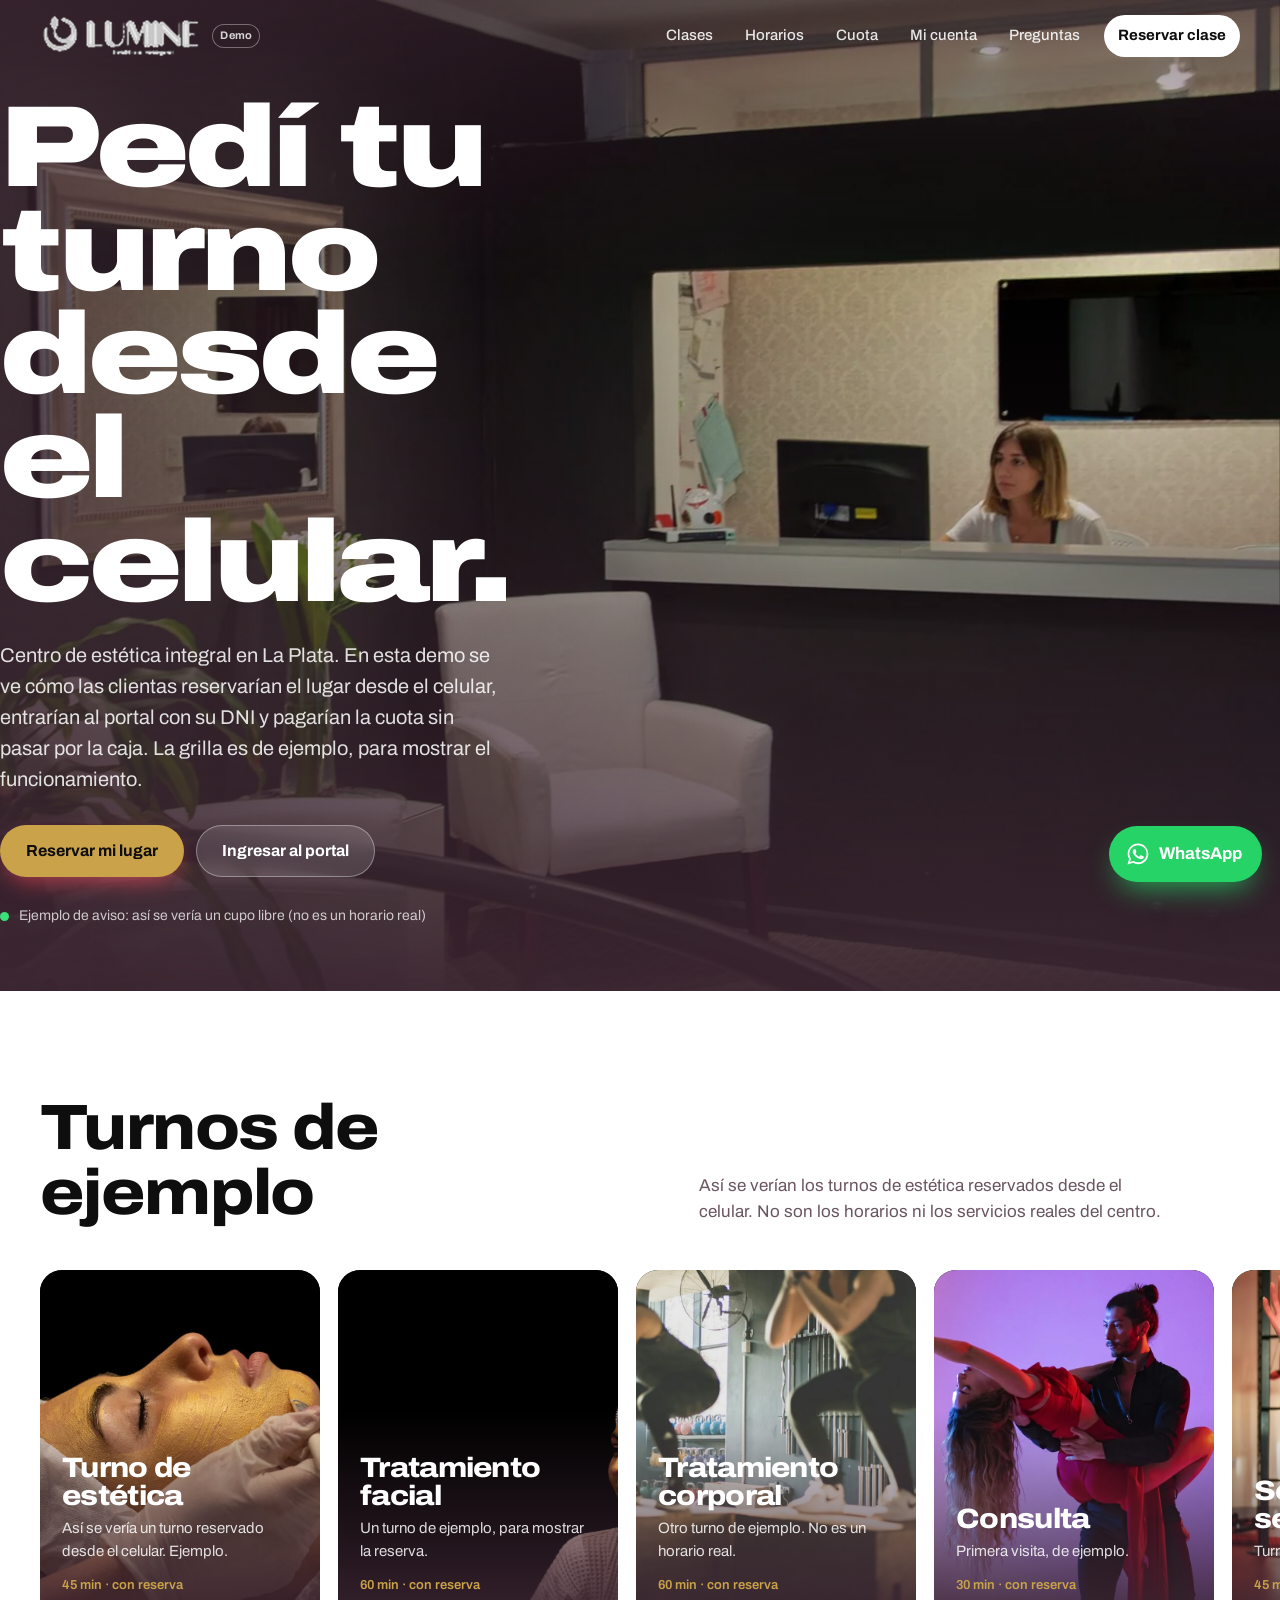
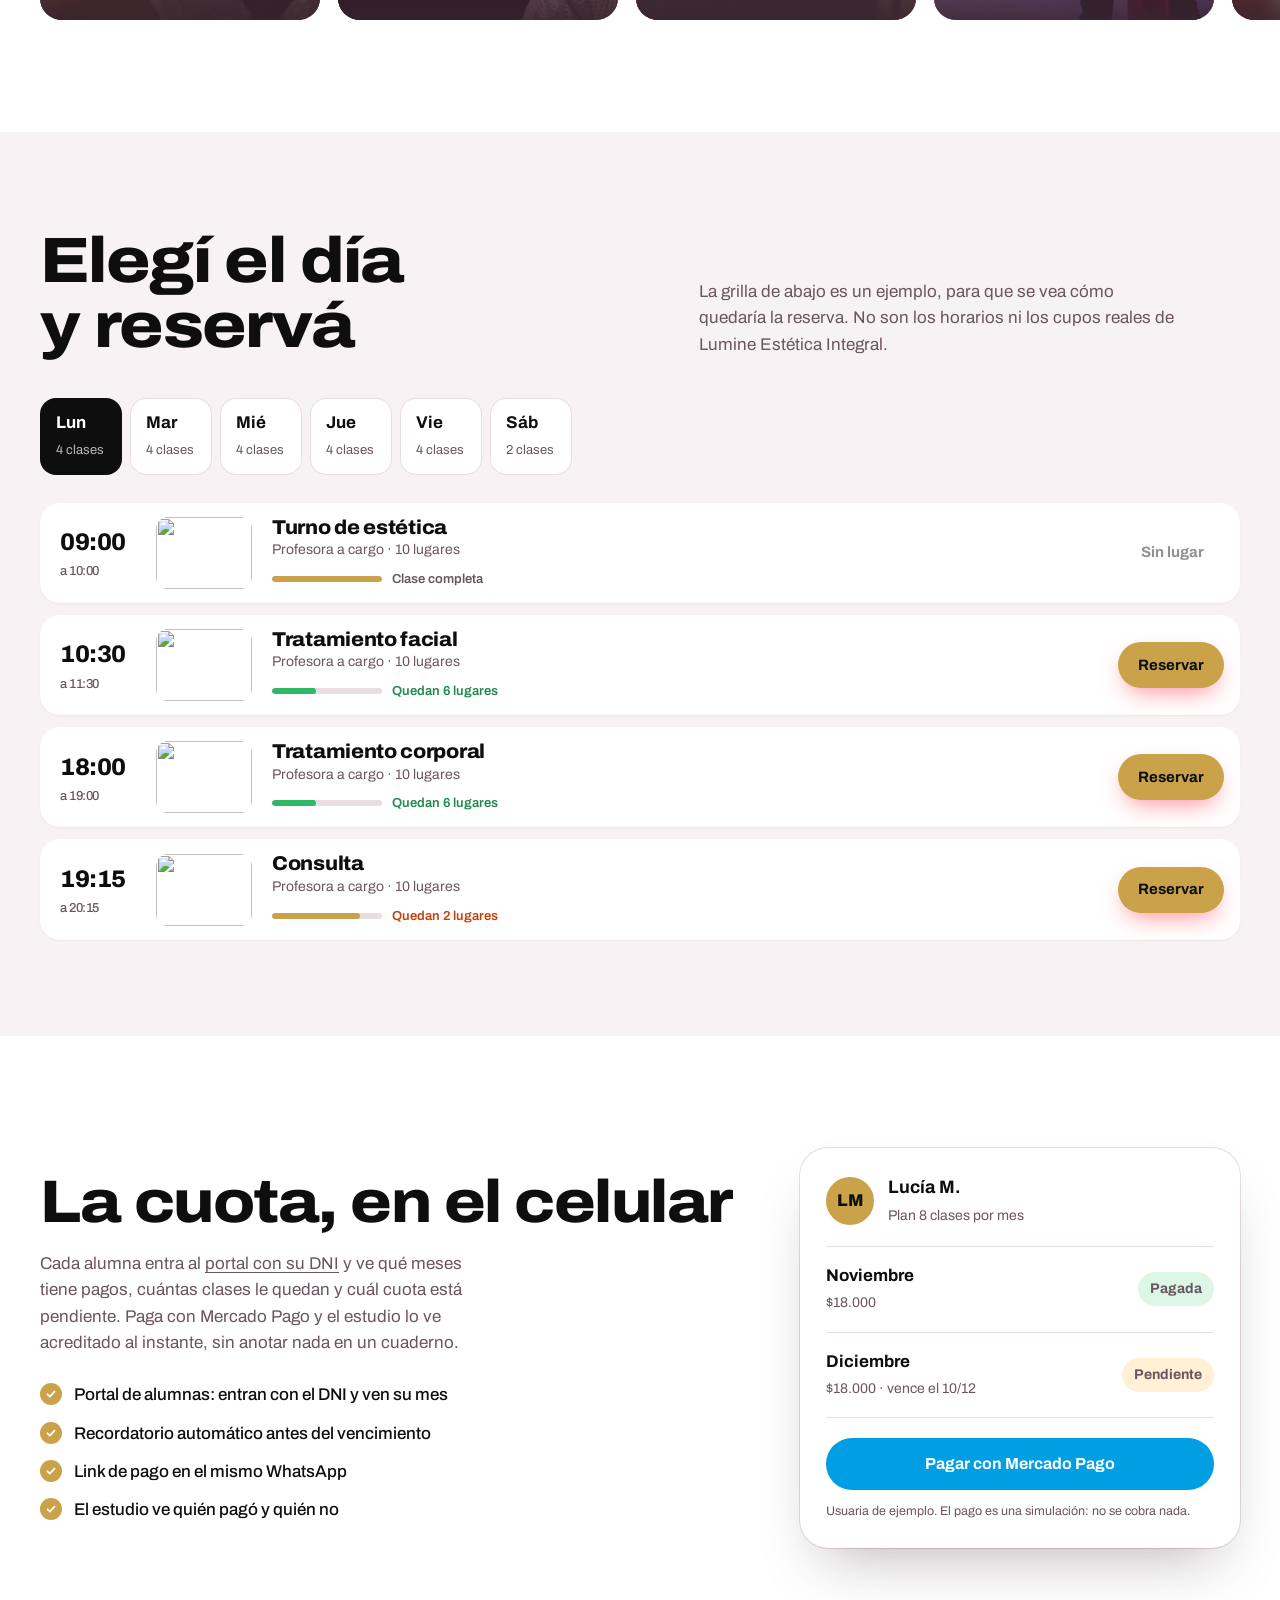
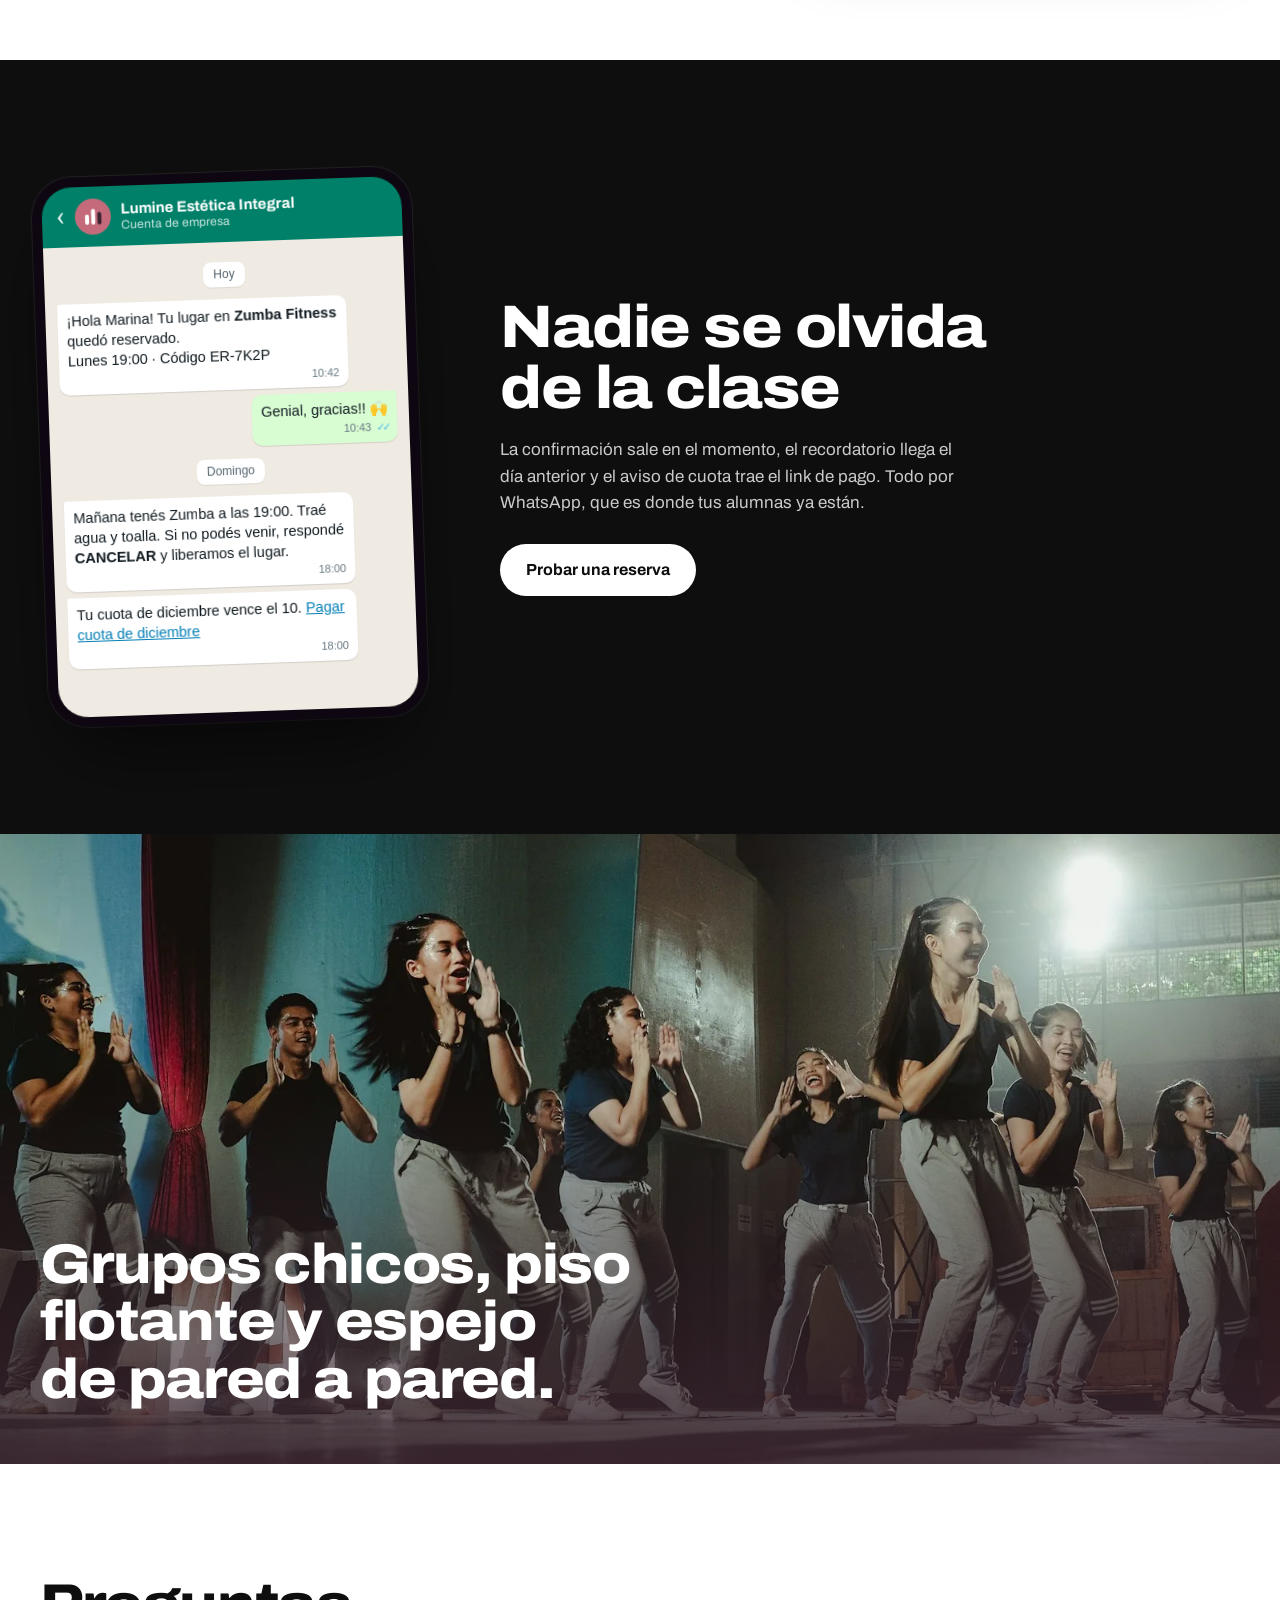
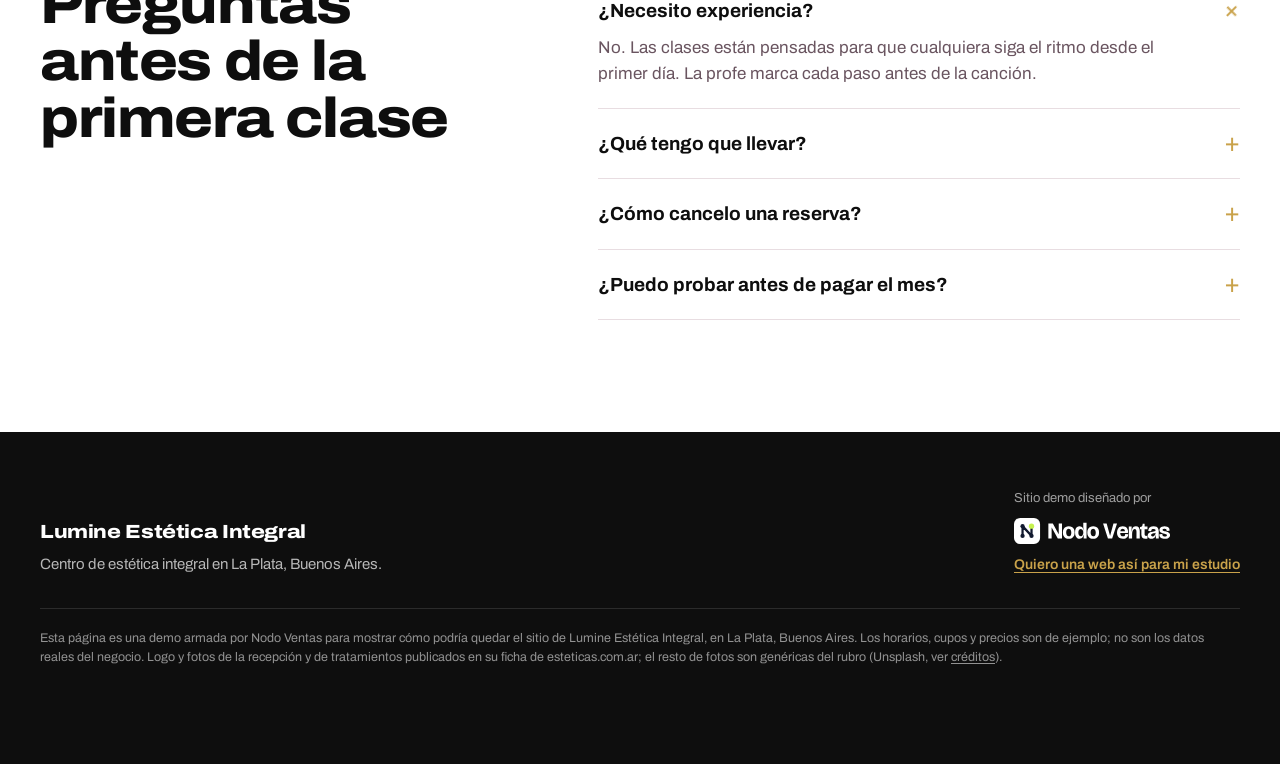
==== commit 15c24254: "Demo personalizada de Nodo Ventas: demo-lumine-estetica-la-plata" ====
--- a/index.html
+++ b/index.html
@@ -6,7 +6,7 @@
   <title>Lumine Estética Integral · La Plata</title>
   <meta name="description" content="Demo de Nodo Ventas para Lumine Estética Integral, centro de estética integral en La Plata: reserva desde el celular, portal y cuota. Horarios y precios de ejemplo.">
   <meta name="robots" content="noindex, nofollow">
-  <meta name="theme-color" content="#3A2430">
+  <meta name="theme-color" content="#0E0E0E">
   <link rel="icon" href="favicon.svg" type="image/svg+xml">
   <link rel="preconnect" href="https://fonts.googleapis.com">
   <link rel="preconnect" href="https://fonts.gstatic.com" crossorigin>
@@ -20,8 +20,7 @@
   <header class="site-header" id="top">
     <div class="wrap header-inner">
       <a class="brand" href="#inicio" aria-label="Lumine Estética Integral, inicio">
-        <svg class="brand-mark" viewBox="0 0 64 64" aria-hidden="true"><rect width="64" height="64" rx="16" fill="#C46A7A"/><rect x="15" y="26" width="8" height="22" rx="4" fill="#fff"/><rect x="28" y="14" width="8" height="34" rx="4" fill="#fff"/><rect x="41" y="22" width="8" height="26" rx="4" fill="#3A2430"/></svg>
-        <span class="brand-name">Lumine Estética Integral</span>
+        <img class="brand-logo lumine" src="img/brand/logo.png" alt="Lumine Estética Integral">
       </a>
       <a class="demo-tag" href="oferta/" title="Sitio demo hecho por Nodo Ventas">Demo</a>
       <button class="menu-btn" type="button" aria-expanded="false" aria-controls="nav" aria-label="Abrir menú"><span></span><span></span></button>
@@ -38,7 +37,7 @@
 
   <main id="contenido">
     <section class="hero" id="inicio">
-      <img class="hero-img" src="img/hero.webp" alt="Alumna bailando con los brazos en alto en una clase" width="1920" height="1280" fetchpriority="high">
+      <img class="hero-img" src="img/brand/hero.webp" alt="Recepción de Lumine Estética Integral en La Plata" width="1920" height="1280" fetchpriority="high">
       <div class="hero-shade" aria-hidden="true"></div>
       <div class="wrap hero-inner no-video">
         <div class="hero-copy">
@@ -60,11 +59,11 @@
       </div>
       <div class="rail" tabindex="0" aria-label="Clases del estudio">
         <article class="class-tile">
-          <img src="img/clase-stretch.webp" alt="Espacio de trabajo en un estudio" loading="lazy" width="1200" height="900">
+          <img src="img/brand/facial.webp" alt="Espacio de trabajo en un estudio" loading="lazy" width="1200" height="900">
           <div class="tile-copy"><h3>Turno de estética</h3><p>Así se vería un turno reservado desde el celular. Ejemplo.</p><span class="tile-meta">45 min · con reserva</span></div>
         </article>
         <article class="class-tile">
-          <img src="img/clase-coreo.webp" alt="Espacio de trabajo" loading="lazy" width="1200" height="900">
+          <img src="img/brand/sesion.webp" alt="Espacio de trabajo" loading="lazy" width="1200" height="900">
           <div class="tile-copy"><h3>Tratamiento facial</h3><p>Un turno de ejemplo, para mostrar la reserva.</p><span class="tile-meta">60 min · con reserva</span></div>
         </article>
         <article class="class-tile">
@@ -175,7 +174,7 @@
         <a class="made-link" href="oferta/">Quiero una web así para mi estudio</a>
       </div>
     </div>
-    <p class="wrap legal">Esta página es una demo armada por Nodo Ventas para mostrar cómo podría quedar el sitio de Lumine Estética Integral, en La Plata, Buenos Aires. Los horarios, cupos y precios son de ejemplo; no son los datos reales del negocio. Fotos de stock (Unsplash, ver <a href="CREDITS.md">créditos</a>).</p>
+    <p class="wrap legal">Esta página es una demo armada por Nodo Ventas para mostrar cómo podría quedar el sitio de Lumine Estética Integral, en La Plata, Buenos Aires. Los horarios, cupos y precios son de ejemplo; no son los datos reales del negocio. Logo y fotos de la recepción y de tratamientos publicados en su ficha de esteticas.com.ar; el resto de fotos son genéricas del rubro (Unsplash, ver <a href="CREDITS.md">créditos</a>).</p>
   </footer>
 
   <a class="wa-float" href="https://wa.me/5491100000000?text=Hola%21%20Quiero%20reservar%20una%20clase%20de%20prueba" id="btn-wa" target="_blank" rel="noopener" aria-label="Escribir por WhatsApp">
--- a/styles.css
+++ b/styles.css
@@ -1,12 +1,12 @@
 :root {
-  --plum: #3A2430;
-  --plum-2: #4C3040;
-  --coral: #C46A7A;
-  --coral-ink: #A65364;
-  --amber: #E4C9A8;
+  --plum: #0E0E0E;
+  --plum-2: #1A1A1A;
+  --coral: #C9A24A;
+  --coral-ink: #A88838;
+  --amber: #C9A24A;
   --paper: #FFFFFF;
   --mist: #F7F3F4;
-  --ink: #3A2430;
+  --ink: #0E0E0E;
   --ink-soft: #6A5560;
   --line: #E8DDE1;
   --mp: #009EE3;
@@ -268,3 +268,20 @@
 
 .hero-inner.no-video { grid-template-columns: minmax(0, 34rem); }
 @media (max-width: 860px) { .hero-inner.no-video { grid-template-columns: 1fr; } }
+
+.brand-logo { display: block; height: 44px; width: auto; max-width: 200px; object-fit: contain; }
+.brand-logo.round { height: 48px; width: 48px; max-width: 48px; border-radius: 50%; background: #fff; object-fit: cover; box-shadow: 0 0 0 1px rgba(255,255,255,.18); }
+.brand-wordmark { display: flex; flex-direction: column; justify-content: center; line-height: 1; color: #fff; text-decoration: none; }
+.brand-wordmark .wm-name { font-weight: 600; font-size: 22px; letter-spacing: 0.01em; }
+.brand-wordmark .wm-sub { font-size: 9px; font-weight: 600; letter-spacing: 0.16em; text-transform: uppercase; opacity: .88; margin-top: 3px; }
+.brand-wordmark.better .wm-name { font-weight: 800; font-size: 23px; letter-spacing: -0.02em; text-transform: uppercase; }
+.brand-wordmark.better .wm-sub { letter-spacing: 0.18em; color: var(--coral); }
+.brand-wordmark.flamini .wm-name { font-weight: 500; font-size: 20px; letter-spacing: 0.02em; }
+@media (max-width: 720px) {
+  .brand-logo { height: 38px; max-width: 150px; }
+  .brand-wordmark .wm-name { font-size: 18px; }
+}
+
+.btn-coral { color: #0E0E0E; }
+.btn-coral:hover { color: #0E0E0E; }
+.brand-logo.lumine { height: 48px; max-width: 200px; }
